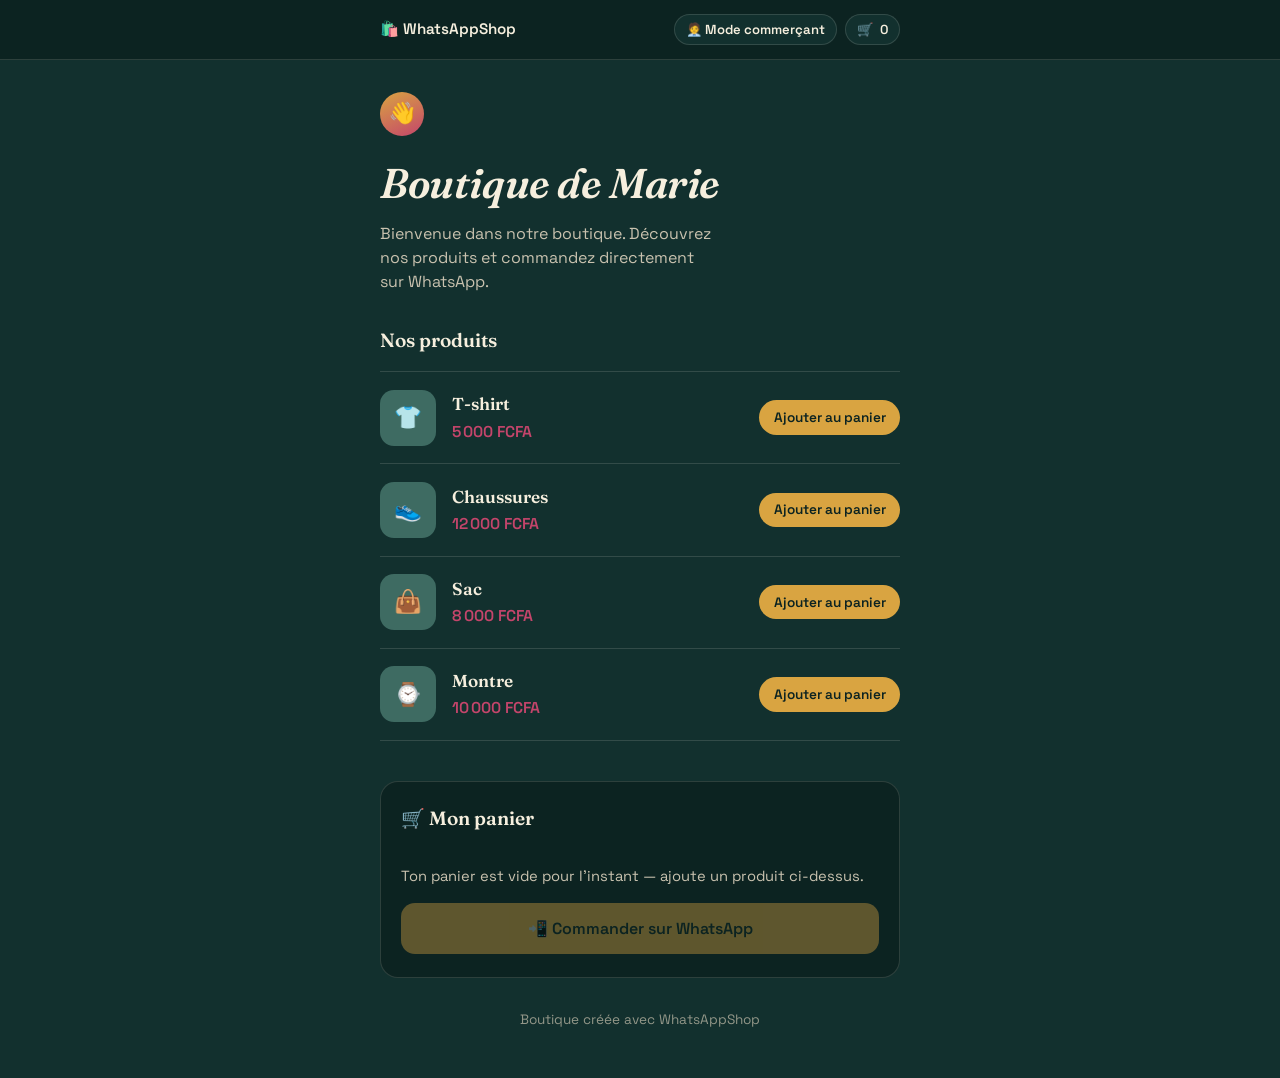
==== index.html @ cfcdf4f1 "Initialisation de whatsAppShop" ====
<!DOCTYPE html>
<html lang="fr">
<head>
<meta charset="UTF-8">
<meta name="viewport" content="width=device-width, initial-scale=1, viewport-fit=cover">
<title>Boutique de Marie</title>
<link rel="preconnect" href="https://fonts.googleapis.com">
<link rel="preconnect" href="https://fonts.gstatic.com" crossorigin>
<link href="https://fonts.googleapis.com/css2?family=Fraunces:ital,wght@0,600;1,500&family=Space+Grotesk:wght@400;500;600&display=swap" rel="stylesheet">
<link rel="stylesheet" href="style.css">
</head>
<body>
<div class="topbar">
  <div class="topbar-inner">
    <div class="brand">🛍️ WhatsAppShop</div>
    <div class="topbar-actions">
      <button class="mode-toggle" id="mode-toggle" onclick="toggleMode()">🧑‍💼 Mode commerçant</button>
      <button class="cart-pill" id="cart-pill" onclick="document.getElementById('cart-section').scrollIntoView({behavior:'smooth'})">🛒 <span id="cart-count">0</span></button>
    </div>
  </div>
</div>

<div class="wrap">
  <header>
    <div class="mark">👋</div>
    <h1 id="store-name">Boutique de Marie</h1>
    <p id="store-description">Bienvenue dans notre boutique. Découvrez nos produits et commandez directement sur WhatsApp.</p>
  </header>

  <div class="banner" id="mode-banner" style="display:none;">
  <strong>🧑‍💼 Mode commerçant</strong>
  <p>Configure ta boutique et gère tes produits.</p>

  <div class="store-settings">
    <h3>⚙️ Paramètres de la boutique</h3>
    <p>
  🆔 Identifiant de la boutique :
  <strong id="store-id"></strong>
</p>

<p>
  🔗 Lien de ma boutique :
  <strong id="store-link"></strong>
</p>

<button class="btn add-btn" onclick="copyStoreLink()">
  📋 Copier le lien
</button>

    <label for="store-name-input">Nom de la boutique</label>
    <input
      id="store-name-input"
      type="text"
      placeholder="Ex : Boutique de Marie"
    >

    <label for="store-whatsapp-input">Numéro WhatsApp</label>
    <input
      id="store-whatsapp-input"
      type="tel"
      placeholder="Ex : 229XXXXXXXX"
    >

    <label for="store-description-input">Description</label>
    <textarea
      id="store-description-input"
      placeholder="Présente ta boutique en quelques mots..."
    ></textarea>

    <button class="btn add-btn" onclick="saveStoreSettings()">
      💾 Enregistrer les paramètres
    </button>
  </div>
</div>

  <h3>Nos produits</h3>
  <div class="add-form" id="add-form" style="display:none;">
  <input
    class="f-emoji"
    id="new-emoji"
    maxlength="2"
    value="🛍️"
    title="Emoji du produit"
  >

  <input
    class="f-name"
    id="new-name"
    placeholder="Nom du produit"
  >

  <input
    class="f-price"
    id="new-price"
    type="number"
    placeholder="Prix (FCFA)"
  >

  <input
    class="f-image"
    id="new-image"
    type="file"
    accept="image/*"
  >

  <button class="btn add-btn" onclick="addProduct()">Ajouter</button>
</div>
  <div class="catalogue" id="catalogue"></div>

  <div id="cart-section">
    <h3>🛒 Mon panier</h3>
    <div id="cart-items"></div>
    <p class="cart-empty" id="cart-empty">Ton panier est vide pour l'instant — ajoute un produit ci-dessus.</p>
    <div class="cart-total" id="cart-total" style="display:none;">
      <span>Total</span><span id="cart-total-amount">0 FCFA</span>
    </div>
    <a class="order-btn disabled" id="order-btn" href="#" target="_blank" rel="noopener">📲 Commander sur WhatsApp</a>
  </div>

  <footer>Boutique créée avec WhatsAppShop</footer>
</div>

<div id="toast"></div>

<script src="script.js"></script>
</body>
</html>
---- style.css ----
:root {
  --bg: #12302E;
  --bg-deep: #0C2321;
  --line: rgba(246, 239, 222, 0.14);
  --ivory: #F6EFDE;
  --ivory-dim: #C9C2AF;
  --gold: #D9A441;
  --raspberry: #C4456B;
  padding-top: env(safe-area-inset-top, 0px);
  padding-bottom: env(safe-area-inset-bottom, 0px);
}

* {
  box-sizing: border-box;
}

html {
  scroll-padding-top: calc(env(safe-area-inset-top, 0px) + 64px);
}

html,
body {
  height: 100%;
}

body {
  margin: 0;
  background: var(--bg);
  color: var(--ivory);
  font-family: "Space Grotesk", ui-sans-serif, system-ui, sans-serif;
  line-height: 1.5;
  -webkit-font-smoothing: antialiased;
}

.topbar {
  position: sticky;
  top: 0;
  padding-top: env(safe-area-inset-top, 0px);
  background: var(--bg-deep);
  border-bottom: 1px solid var(--line);
  z-index: 10;
}

.topbar-inner {
  max-width: 560px;
  margin: 0 auto;
  display: flex;
  align-items: center;
  justify-content: space-between;
  gap: .6rem;
  padding: .85rem 1.25rem;
}

.brand {
  display: flex;
  align-items: center;
  gap: .5rem;
  font-weight: 600;
  font-size: .95rem;
}

.topbar-actions {
  display: flex;
  align-items: center;
  gap: .5rem;
}

.cart-pill,
.mode-toggle {
  display: flex;
  align-items: center;
  gap: .4rem;
  background: var(--bg);
  border: 1px solid var(--line);
  color: var(--ivory);
  padding: .4rem .7rem;
  border-radius: 999px;
  font-size: .82rem;
  font-weight: 600;
  cursor: pointer;
  font-family: inherit;
  white-space: nowrap;
}

.cart-pill.pulse {
  animation: pulse .4s ease;
}

@keyframes pulse {
  0% {
    transform: scale(1);
  }

  40% {
    transform: scale(1.18);
    background: var(--gold);
    color: var(--bg-deep);
  }

  100% {
    transform: scale(1);
  }
}

.wrap {
  max-width: 560px;
  margin: 0 auto;
  padding: 2rem 1.25rem 3rem;
}

header {
  margin-bottom: 2rem;
}

.mark {
  width: 44px;
  height: 44px;
  border-radius: 50%;
  background: linear-gradient(155deg, var(--gold), var(--raspberry));
  display: flex;
  align-items: center;
  justify-content: center;
  font-size: 1.3rem;
  margin-bottom: 1rem;
}

h1 {
  font-family: "Fraunces", Georgia, serif;
  font-style: italic;
  font-weight: 600;
  font-size: clamp(2rem, 7vw, 2.6rem);
  margin: 0 0 .5rem;
  letter-spacing: -0.01em;
}

header p {
  color: var(--ivory-dim);
  max-width: 34ch;
  margin: 0;
}

h3 {
  font-family: "Fraunces", Georgia, serif;
  font-weight: 600;
  font-size: 1.2rem;
  margin: 0 0 1rem;
}

.banner {
  background: rgba(217, 164, 65, .12);
  border: 1px solid rgba(217, 164, 65, .35);
  color: var(--ivory);
  padding: .85rem 1rem;
  border-radius: 12px;
  font-size: .88rem;
  margin-bottom: 1.4rem;
}

.catalogue {
  display: flex;
  flex-direction: column;
  margin-bottom: 2.5rem;
}

.product {
  display: flex;
  gap: 1rem;
  align-items: center;
  padding: 1.1rem 0;
  border-top: 1px solid var(--line);
  flex-wrap: wrap;
}

.catalogue .product:last-child {
  border-bottom: 1px solid var(--line);
}

.swatch {
  flex: none;
  width: 56px;
  height: 56px;
  border-radius: 14px;
  display: flex;
  align-items: center;
  justify-content: center;
  font-size: 1.4rem;
  background: #3E6B62;
}

.product-image {
  flex: none;
  width: 80px;
  height: 80px;
  border-radius: 14px;
  object-fit: cover;
  background: #3E6B62;
}

.details {
  flex: 1;
  min-width: 120px;
}

.details h2 {
  font-family: "Fraunces", Georgia, serif;
  font-weight: 600;
  font-size: 1.08rem;
  margin: 0 0 .2rem;
}

.details .price {
  color: var(--raspberry);
  font-weight: 600;
  font-size: .98rem;
}

.row-actions {
  display: flex;
  gap: .4rem;
  flex: none;
}

.btn {
  border: none;
  cursor: pointer;
  font-family: inherit;
  font-weight: 600;
  border-radius: 999px;
  white-space: nowrap;
}

.add-btn {
  background: var(--gold);
  color: var(--bg-deep);
  font-size: .85rem;
  padding: .55rem .9rem;
}

.icon-btn {
  background: var(--bg);
  border: 1px solid var(--line);
  color: var(--ivory);
  font-size: .85rem;
  padding: .5rem .65rem;
}

.icon-btn.danger {
  color: var(--raspberry);
}

.edit-form,
.add-form {
  display: flex;
  flex-wrap: wrap;
  gap: .5rem;
  width: 100%;
  align-items: center;
}

.edit-form input,
.add-form input {
  background: var(--bg);
  border: 1px solid var(--line);
  color: var(--ivory);
  border-radius: 8px;
  padding: .5rem .6rem;
  font-family: inherit;
  font-size: .9rem;
}

.edit-form input.f-name,
.add-form input.f-name {
  flex: 1;
  min-width: 100px;
}

.edit-form input.f-price,
.add-form input.f-price {
  width: 100px;
}

.edit-form input.f-emoji,
.add-form input.f-emoji {
  width: 52px;
  text-align: center;
}

.add-form {
  background: var(--bg-deep);
  border: 1px solid var(--line);
  border-radius: 14px;
  padding: 1rem;
  margin-bottom: 1.2rem;
}

#cart-section {
  background: var(--bg-deep);
  border: 1px solid var(--line);
  border-radius: 18px;
  padding: 1.4rem 1.25rem;
  scroll-margin-top: 80px;
}

#cart-section.hidden {
  display: none;
}

#cart-items {
  display: flex;
  flex-direction: column;
  gap: .6rem;
  margin-bottom: 1rem;
}

.cart-empty {
  color: var(--ivory-dim);
  font-size: .92rem;
  margin: 0 0 1rem;
}

.cart-line {
  display: flex;
  align-items: center;
  gap: .6rem;
  font-size: .92rem;
}

.cart-line .name {
  flex: 1;
  min-width: 0;
}

.cart-line .qty {
  color: var(--ivory-dim);
}

.cart-line .sub {
  color: var(--gold);
  font-weight: 600;
  white-space: nowrap;
}

.cart-line .rm {
  background: none;
  border: none;
  color: var(--ivory-dim);
  cursor: pointer;
  font-size: 1.1rem;
  line-height: 1;
  padding: .1rem .3rem;
}

.cart-total {
  display: flex;
  justify-content: space-between;
  font-weight: 600;
  padding-top: .8rem;
  border-top: 1px solid var(--line);
  margin-bottom: 1.1rem;
}

.order-btn {
  display: flex;
  align-items: center;
  justify-content: center;
  gap: .5rem;
  background: var(--gold);
  color: var(--bg-deep);
  text-decoration: none;
  font-weight: 600;
  font-size: 1rem;
  padding: .85rem 1rem;
  border-radius: 14px;
  transition: opacity .15s;
}

.order-btn.disabled {
  opacity: .4;
  pointer-events: none;
}

footer {
  margin-top: 2rem;
  color: var(--ivory-dim);
  font-size: .85rem;
  text-align: center;
  opacity: .7;
}

#toast {
  position: fixed;
  left: 50%;
  bottom: 1.5rem;
  transform: translate(-50%, 20px);
  background: var(--ivory);
  color: var(--bg-deep);
  padding: .7rem 1.1rem;
  border-radius: 999px;
  font-size: .88rem;
  font-weight: 600;
  opacity: 0;
  transition: opacity .2s, transform .2s;
  pointer-events: none;
  box-shadow: 0 8px 24px rgba(0, 0, 0, .35);
  max-width: 80vw;
  text-align: center;
}

#toast.show {
  opacity: 1;
  transform: translate(-50%, 0);
}
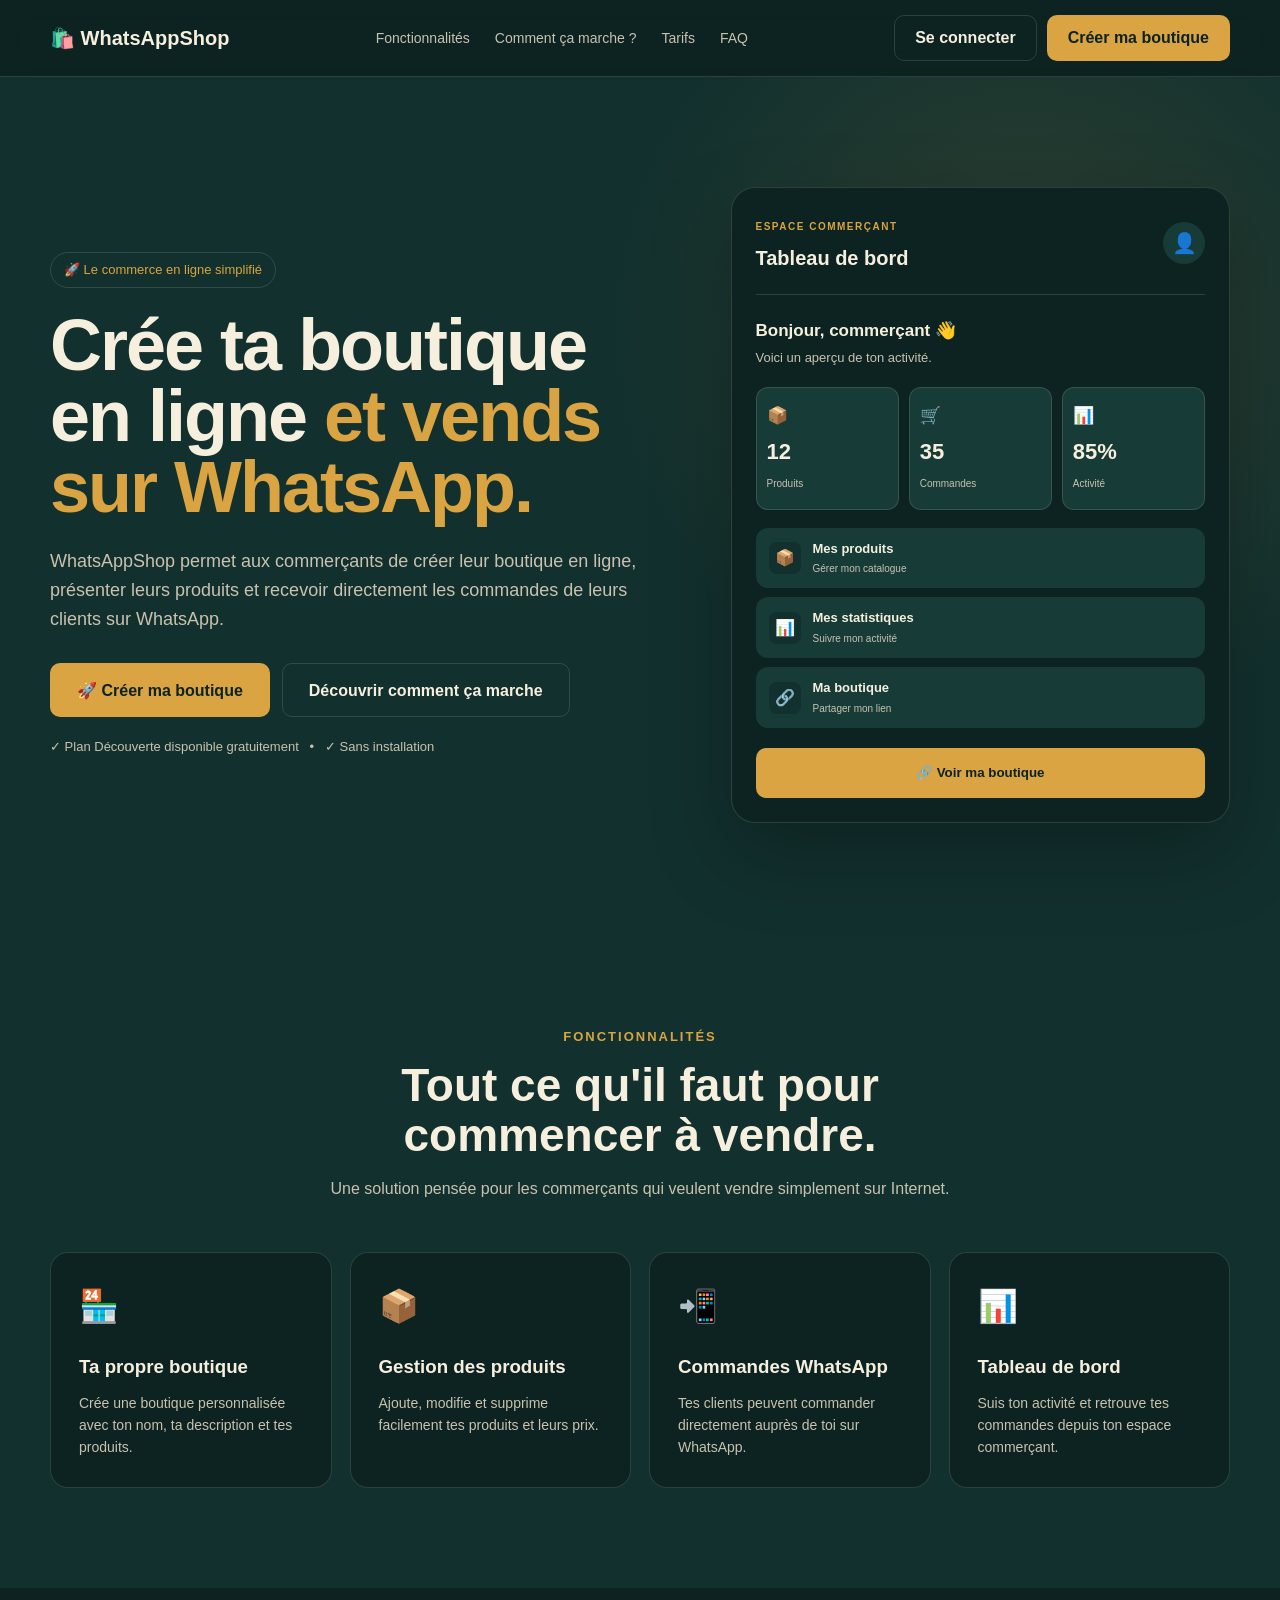
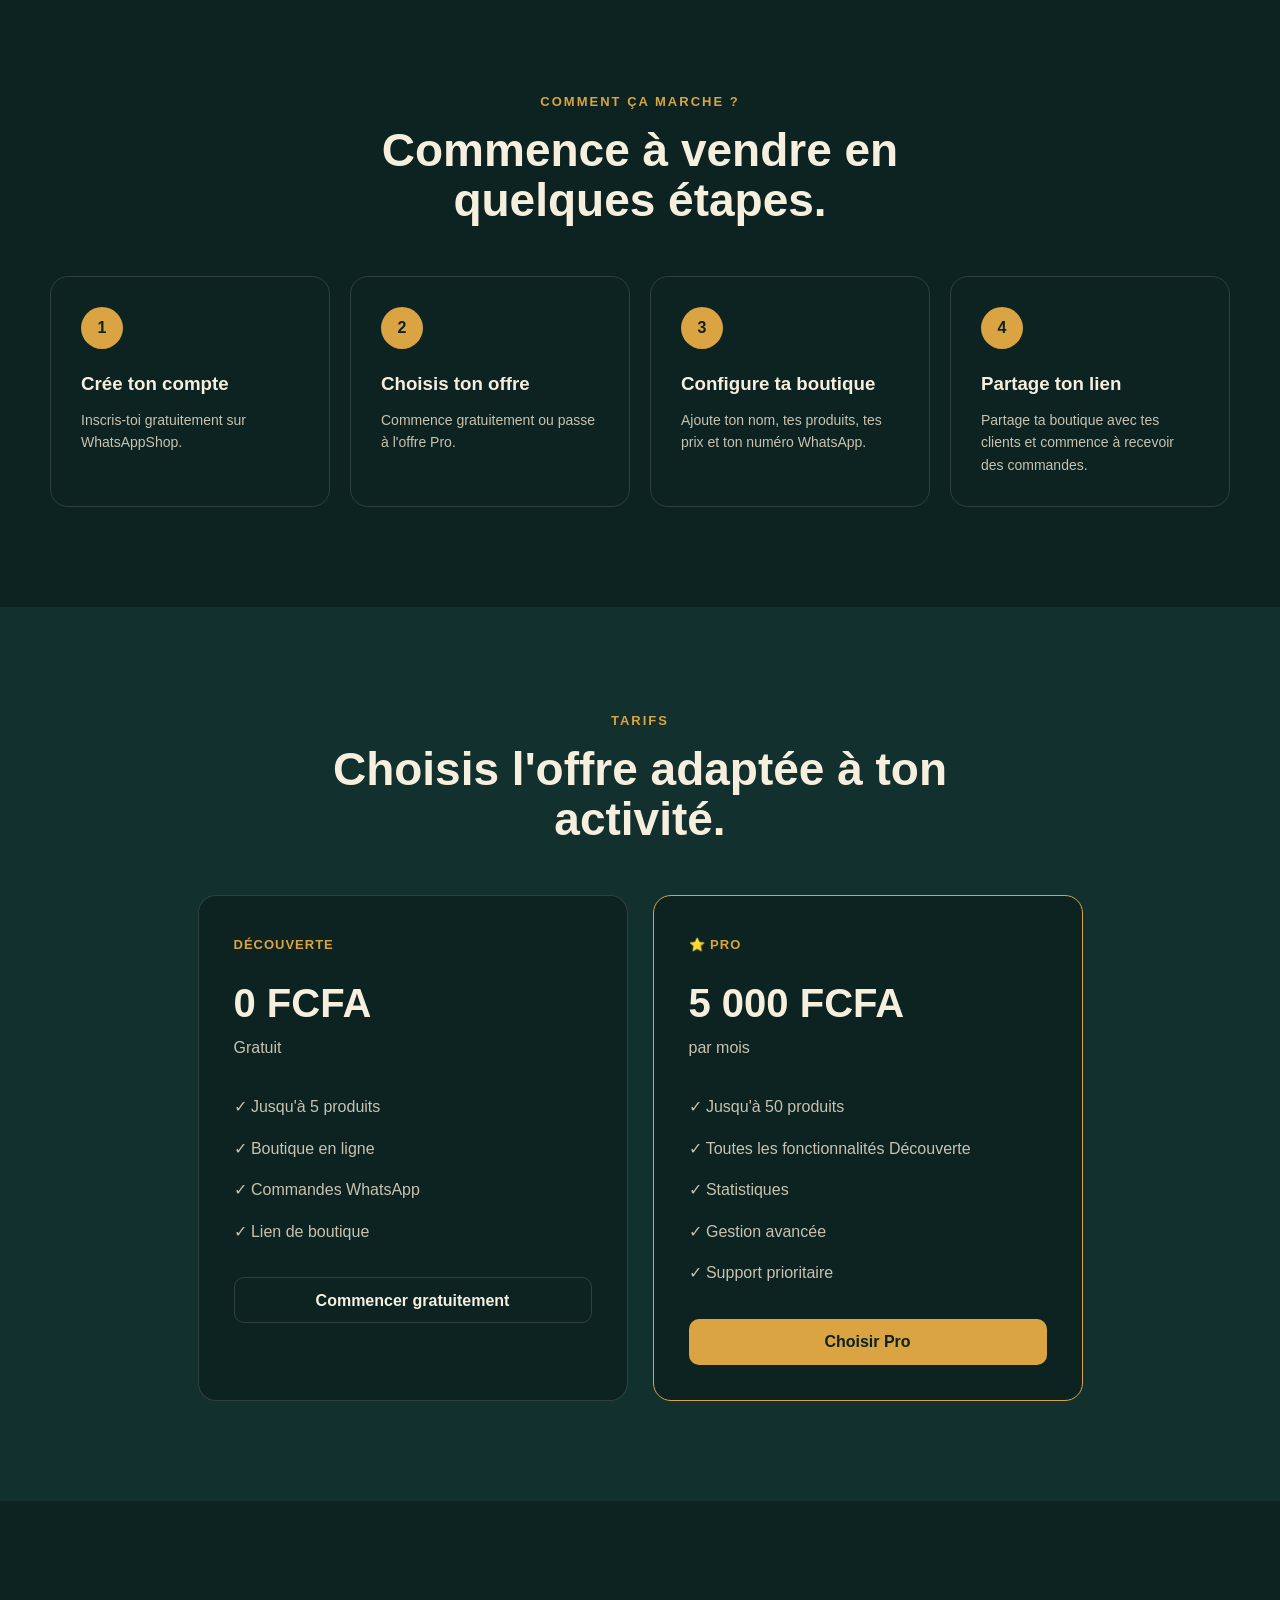
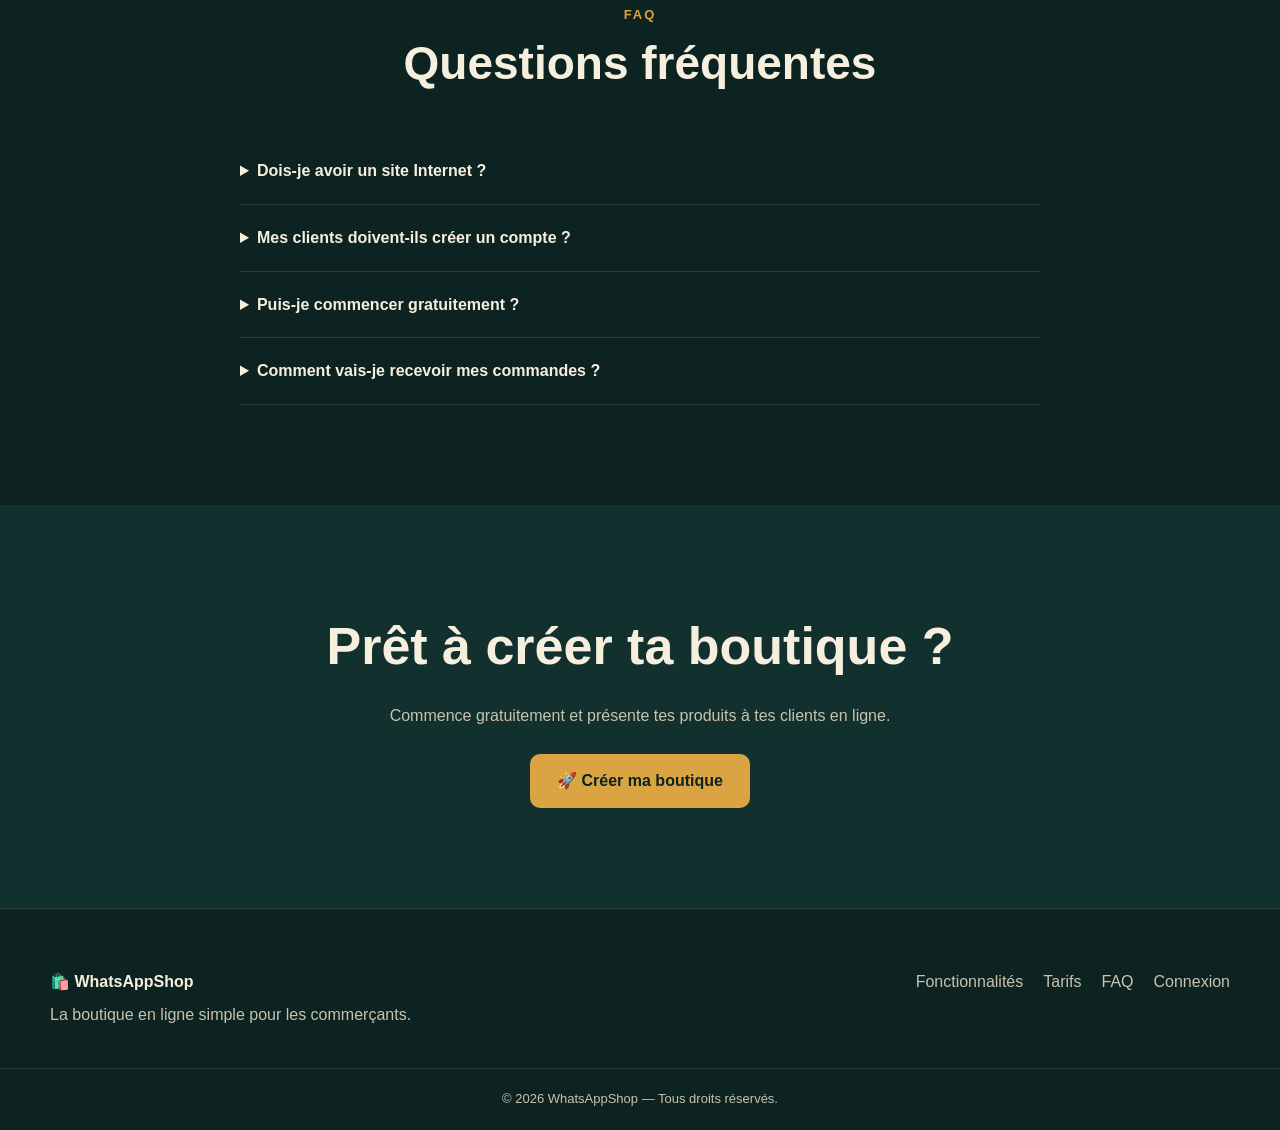
==== commit 07113ab6: "Ajout de la plateforme WhatsAppShop et authentification Supabase" ====
--- a/index.html
+++ b/index.html
@@ -1,127 +1,581 @@
-<!DOCTYPE html>
+﻿<!DOCTYPE html>
 <html lang="fr">
 <head>
-<meta charset="UTF-8">
-<meta name="viewport" content="width=device-width, initial-scale=1, viewport-fit=cover">
-<title>Boutique de Marie</title>
-<link rel="preconnect" href="https://fonts.googleapis.com">
-<link rel="preconnect" href="https://fonts.gstatic.com" crossorigin>
-<link href="https://fonts.googleapis.com/css2?family=Fraunces:ital,wght@0,600;1,500&family=Space+Grotesk:wght@400;500;600&display=swap" rel="stylesheet">
-<link rel="stylesheet" href="style.css">
+    <meta charset="UTF-8">
+    <meta name="viewport" content="width=device-width, initial-scale=1.0">
+
+    <title>WhatsAppShop — Crée ta boutique en ligne</title>
+
+    <meta
+        name="description"
+        content="WhatsAppShop permet aux commerçants de créer facilement leur boutique en ligne et de recevoir leurs commandes sur WhatsApp."
+    >
+
+    <link rel="stylesheet" href="css/global.css">
+    <link rel="stylesheet" href="css/landing.css">
 </head>
+
 <body>
-<div class="topbar">
-  <div class="topbar-inner">
-    <div class="brand">🛍️ WhatsAppShop</div>
-    <div class="topbar-actions">
-      <button class="mode-toggle" id="mode-toggle" onclick="toggleMode()">🧑‍💼 Mode commerçant</button>
-      <button class="cart-pill" id="cart-pill" onclick="document.getElementById('cart-section').scrollIntoView({behavior:'smooth'})">🛒 <span id="cart-count">0</span></button>
-    </div>
-  </div>
-</div>
-
-<div class="wrap">
-  <header>
-    <div class="mark">👋</div>
-    <h1 id="store-name">Boutique de Marie</h1>
-    <p id="store-description">Bienvenue dans notre boutique. Découvrez nos produits et commandez directement sur WhatsApp.</p>
-  </header>
-
-  <div class="banner" id="mode-banner" style="display:none;">
-  <strong>🧑‍💼 Mode commerçant</strong>
-  <p>Configure ta boutique et gère tes produits.</p>
-
-  <div class="store-settings">
-    <h3>⚙️ Paramètres de la boutique</h3>
-    <p>
-  🆔 Identifiant de la boutique :
-  <strong id="store-id"></strong>
-</p>
-
-<p>
-  🔗 Lien de ma boutique :
-  <strong id="store-link"></strong>
-</p>
-
-<button class="btn add-btn" onclick="copyStoreLink()">
-  📋 Copier le lien
-</button>
-
-    <label for="store-name-input">Nom de la boutique</label>
-    <input
-      id="store-name-input"
-      type="text"
-      placeholder="Ex : Boutique de Marie"
-    >
-
-    <label for="store-whatsapp-input">Numéro WhatsApp</label>
-    <input
-      id="store-whatsapp-input"
-      type="tel"
-      placeholder="Ex : 229XXXXXXXX"
-    >
-
-    <label for="store-description-input">Description</label>
-    <textarea
-      id="store-description-input"
-      placeholder="Présente ta boutique en quelques mots..."
-    ></textarea>
-
-    <button class="btn add-btn" onclick="saveStoreSettings()">
-      💾 Enregistrer les paramètres
-    </button>
-  </div>
-</div>
-
-  <h3>Nos produits</h3>
-  <div class="add-form" id="add-form" style="display:none;">
-  <input
-    class="f-emoji"
-    id="new-emoji"
-    maxlength="2"
-    value="🛍️"
-    title="Emoji du produit"
-  >
-
-  <input
-    class="f-name"
-    id="new-name"
-    placeholder="Nom du produit"
-  >
-
-  <input
-    class="f-price"
-    id="new-price"
-    type="number"
-    placeholder="Prix (FCFA)"
-  >
-
-  <input
-    class="f-image"
-    id="new-image"
-    type="file"
-    accept="image/*"
-  >
-
-  <button class="btn add-btn" onclick="addProduct()">Ajouter</button>
-</div>
-  <div class="catalogue" id="catalogue"></div>
-
-  <div id="cart-section">
-    <h3>🛒 Mon panier</h3>
-    <div id="cart-items"></div>
-    <p class="cart-empty" id="cart-empty">Ton panier est vide pour l'instant — ajoute un produit ci-dessus.</p>
-    <div class="cart-total" id="cart-total" style="display:none;">
-      <span>Total</span><span id="cart-total-amount">0 FCFA</span>
-    </div>
-    <a class="order-btn disabled" id="order-btn" href="#" target="_blank" rel="noopener">📲 Commander sur WhatsApp</a>
-  </div>
-
-  <footer>Boutique créée avec WhatsAppShop</footer>
-</div>
-
-<div id="toast"></div>
-
-<script src="script.js"></script>
+
+    <!-- =========================
+         NAVIGATION
+    ========================== -->
+
+    <header class="navbar">
+        <div class="container navbar-content">
+
+            <a href="index.html" class="logo">
+                🛍️ WhatsAppShop
+            </a>
+
+            <nav class="nav-links">
+                <a href="#fonctionnalites">Fonctionnalités</a>
+                <a href="#comment-ca-marche">Comment ça marche ?</a>
+                <a href="#tarifs">Tarifs</a>
+                <a href="#faq">FAQ</a>
+            </nav>
+
+            <div class="nav-actions">
+                <a href="pages/login.html" class="btn btn-secondary">
+                    Se connecter
+                </a>
+
+                <a href="pages/register.html" class="btn btn-primary">
+                    Créer ma boutique
+                </a>
+            </div>
+
+        </div>
+    </header>
+
+
+    <main>
+
+        <!-- =========================
+             HERO
+        ========================== -->
+
+        <section class="hero">
+
+            <div class="container hero-content">
+
+                <div class="hero-text">
+
+                    <span class="badge">
+                        🚀 Le commerce en ligne simplifié
+                    </span>
+
+                    <h1>
+                        Crée ta boutique en ligne
+                        <span>et vends sur WhatsApp.</span>
+                    </h1>
+
+                    <p>
+                        WhatsAppShop permet aux commerçants de créer leur
+                        boutique en ligne, présenter leurs produits et
+                        recevoir directement les commandes de leurs clients
+                        sur WhatsApp.
+                    </p>
+
+                    <div class="hero-actions">
+
+                        <a href="pages/register.html" class="btn btn-primary btn-large">
+                            🚀 Créer ma boutique
+                        </a>
+
+                        <a href="#comment-ca-marche" class="btn btn-secondary btn-large">
+                            Découvrir comment ça marche
+                        </a>
+
+                    </div>
+
+                    <div class="hero-note">
+                        ✓ Plan Découverte disponible gratuitement
+                        &nbsp; • &nbsp;
+                        ✓ Sans installation
+                    </div>
+
+                </div>
+
+
+                <div class="hero-card">
+
+                    <div class="dashboard-preview-header">
+
+                        <div>
+                            <span class="preview-label">ESPACE COMMERÇANT</span>
+                            <strong>Tableau de bord</strong>
+                        </div>
+
+                        <span class="preview-avatar">👤</span>
+
+                    </div>
+
+
+                    <div class="dashboard-preview-greeting">
+
+                        <strong>Bonjour, commerçant 👋</strong>
+
+                        <p>
+                            Voici un aperçu de ton activité.
+                        </p>
+
+                    </div>
+
+
+                    <div class="dashboard-preview-stats">
+
+                        <div class="preview-stat">
+                            <span>📦</span>
+                            <strong>12</strong>
+                            <small>Produits</small>
+                        </div>
+
+                        <div class="preview-stat">
+                            <span>🛒</span>
+                            <strong>35</strong>
+                            <small>Commandes</small>
+                        </div>
+
+                        <div class="preview-stat">
+                            <span>📊</span>
+                            <strong>85%</strong>
+                            <small>Activité</small>
+                        </div>
+
+                    </div>
+
+
+                    <div class="dashboard-preview-menu">
+
+                        <div>
+                            <span>📦</span>
+
+                            <div>
+                                <strong>Mes produits</strong>
+                                <small>Gérer mon catalogue</small>
+                            </div>
+                        </div>
+
+
+                        <div>
+                            <span>📊</span>
+
+                            <div>
+                                <strong>Mes statistiques</strong>
+                                <small>Suivre mon activité</small>
+                            </div>
+                        </div>
+
+
+                        <div>
+                            <span>🔗</span>
+
+                            <div>
+                                <strong>Ma boutique</strong>
+                                <small>Partager mon lien</small>
+                            </div>
+                        </div>
+
+                    </div>
+
+
+                    <button class="mockup-button">
+                        🔗 Voir ma boutique
+                    </button>
+
+                </div>
+
+            </div>
+
+        </section>
+
+
+        <!-- =========================
+             FONCTIONNALITÉS
+        ========================== -->
+
+        <section id="fonctionnalites" class="section">
+
+            <div class="container">
+
+                <div class="section-heading">
+
+                    <span class="section-label">
+                        FONCTIONNALITÉS
+                    </span>
+
+                    <h2>
+                        Tout ce qu'il faut pour commencer à vendre.
+                    </h2>
+
+                    <p>
+                        Une solution pensée pour les commerçants qui
+                        veulent vendre simplement sur Internet.
+                    </p>
+
+                </div>
+
+
+                <div class="features-grid">
+
+                    <article class="feature-card">
+                        <div class="feature-icon">🏪</div>
+                        <h3>Ta propre boutique</h3>
+                        <p>
+                            Crée une boutique personnalisée avec ton nom,
+                            ta description et tes produits.
+                        </p>
+                    </article>
+
+
+                    <article class="feature-card">
+                        <div class="feature-icon">📦</div>
+                        <h3>Gestion des produits</h3>
+                        <p>
+                            Ajoute, modifie et supprime facilement tes
+                            produits et leurs prix.
+                        </p>
+                    </article>
+
+
+                    <article class="feature-card">
+                        <div class="feature-icon">📲</div>
+                        <h3>Commandes WhatsApp</h3>
+                        <p>
+                            Tes clients peuvent commander directement
+                            auprès de toi sur WhatsApp.
+                        </p>
+                    </article>
+
+
+                    <article class="feature-card">
+                        <div class="feature-icon">📊</div>
+                        <h3>Tableau de bord</h3>
+                        <p>
+                            Suis ton activité et retrouve tes commandes
+                            depuis ton espace commerçant.
+                        </p>
+                    </article>
+
+                </div>
+
+            </div>
+
+        </section>
+
+
+        <!-- =========================
+             COMMENT ÇA MARCHE
+        ========================== -->
+
+        <section id="comment-ca-marche" class="section section-alt">
+
+            <div class="container">
+
+                <div class="section-heading">
+
+                    <span class="section-label">
+                        COMMENT ÇA MARCHE ?
+                    </span>
+
+                    <h2>
+                        Commence à vendre en quelques étapes.
+                    </h2>
+
+                </div>
+
+
+                <div class="steps-grid">
+
+                    <article class="step-card">
+
+                        <span class="step-number">1</span>
+
+                        <h3>Crée ton compte</h3>
+
+                        <p>
+                            Inscris-toi gratuitement sur WhatsAppShop.
+                        </p>
+
+                    </article>
+
+
+                    <article class="step-card">
+
+                        <span class="step-number">2</span>
+
+                        <h3>Choisis ton offre</h3>
+
+                        <p>
+                            Commence gratuitement ou passe à l'offre Pro.
+                        </p>
+
+                    </article>
+
+
+                    <article class="step-card">
+
+                        <span class="step-number">3</span>
+
+                        <h3>Configure ta boutique</h3>
+
+                        <p>
+                            Ajoute ton nom, tes produits, tes prix et
+                            ton numéro WhatsApp.
+                        </p>
+
+                    </article>
+
+
+                    <article class="step-card">
+
+                        <span class="step-number">4</span>
+
+                        <h3>Partage ton lien</h3>
+
+                        <p>
+                            Partage ta boutique avec tes clients et
+                            commence à recevoir des commandes.
+                        </p>
+
+                    </article>
+
+                </div>
+
+            </div>
+
+        </section>
+
+
+        <!-- =========================
+             TARIFS
+        ========================== -->
+
+        <section id="tarifs" class="section">
+
+            <div class="container">
+
+                <div class="section-heading">
+
+                    <span class="section-label">
+                        TARIFS
+                    </span>
+
+                    <h2>
+                        Choisis l'offre adaptée à ton activité.
+                    </h2>
+
+                </div>
+
+
+                <div class="pricing-grid">
+
+                    <article class="pricing-card">
+
+                        <span class="pricing-label">
+                            DÉCOUVERTE
+                        </span>
+
+                        <h3>0 FCFA</h3>
+
+                        <p class="pricing-period">
+                            Gratuit
+                        </p>
+
+                        <ul>
+                            <li>✓ Jusqu'à 5 produits</li>
+                            <li>✓ Boutique en ligne</li>
+                            <li>✓ Commandes WhatsApp</li>
+                            <li>✓ Lien de boutique</li>
+                        </ul>
+
+                        <a
+                            href="pages/register.html"
+                            class="btn btn-secondary btn-full"
+                        >
+                            Commencer gratuitement
+                        </a>
+
+                    </article>
+
+
+                    <article class="pricing-card pricing-featured">
+
+                        <span class="pricing-label">
+                            ⭐ PRO
+                        </span>
+
+                        <h3>5 000 FCFA</h3>
+
+                        <p class="pricing-period">
+                            par mois
+                        </p>
+
+                        <ul>
+                            <li>✓ Jusqu'à 50 produits</li>
+                            <li>✓ Toutes les fonctionnalités Découverte</li>
+                            <li>✓ Statistiques</li>
+                            <li>✓ Gestion avancée</li>
+                            <li>✓ Support prioritaire</li>
+                        </ul>
+
+                        <a
+                            href="pages/register.html"
+                            class="btn btn-primary btn-full"
+                        >
+                            Choisir Pro
+                        </a>
+
+                    </article>
+
+                </div>
+
+            </div>
+
+        </section>
+
+
+        <!-- =========================
+             FAQ
+        ========================== -->
+
+        <section id="faq" class="section section-alt">
+
+            <div class="container">
+
+                <div class="section-heading">
+
+                    <span class="section-label">
+                        FAQ
+                    </span>
+
+                    <h2>
+                        Questions fréquentes
+                    </h2>
+
+                </div>
+
+
+                <div class="faq-list">
+
+                    <details>
+                        <summary>
+                            Dois-je avoir un site Internet ?
+                        </summary>
+
+                        <p>
+                            Non. WhatsAppShop te permet de créer ta boutique
+                            directement depuis la plateforme.
+                        </p>
+                    </details>
+
+
+                    <details>
+                        <summary>
+                            Mes clients doivent-ils créer un compte ?
+                        </summary>
+
+                        <p>
+                            Non. Le client peut consulter ta boutique,
+                            choisir ses produits et commander directement
+                            via WhatsApp.
+                        </p>
+                    </details>
+
+
+                    <details>
+                        <summary>
+                            Puis-je commencer gratuitement ?
+                        </summary>
+
+                        <p>
+                            Oui. L'offre Découverte permet de commencer
+                            gratuitement avec jusqu'à 5 produits.
+                        </p>
+                    </details>
+
+
+                    <details>
+                        <summary>
+                            Comment vais-je recevoir mes commandes ?
+                        </summary>
+
+                        <p>
+                            Les commandes peuvent être envoyées directement
+                            vers ton numéro WhatsApp.
+                        </p>
+                    </details>
+
+                </div>
+
+            </div>
+
+        </section>
+
+
+        <!-- =========================
+             CTA
+        ========================== -->
+
+        <section class="cta-section">
+
+            <div class="container cta-content">
+
+                <h2>
+                    Prêt à créer ta boutique ?
+                </h2>
+
+                <p>
+                    Commence gratuitement et présente tes produits
+                    à tes clients en ligne.
+                </p>
+
+                <a
+                    href="pages/register.html"
+                    class="btn btn-primary btn-large"
+                >
+                    🚀 Créer ma boutique
+                </a>
+
+            </div>
+
+        </section>
+
+    </main>
+
+
+    <!-- =========================
+         FOOTER
+    ========================== -->
+
+    <footer class="footer">
+
+        <div class="container footer-content">
+
+            <div>
+                <strong>🛍️ WhatsAppShop</strong>
+
+                <p>
+                    La boutique en ligne simple pour les commerçants.
+                </p>
+            </div>
+
+            <div class="footer-links">
+                <a href="#fonctionnalites">Fonctionnalités</a>
+                <a href="#tarifs">Tarifs</a>
+                <a href="#faq">FAQ</a>
+                <a href="pages/login.html">Connexion</a>
+            </div>
+
+        </div>
+
+        <div class="footer-bottom">
+            © 2026 WhatsAppShop — Tous droits réservés.
+        </div>
+
+    </footer>
+
 </body>
 </html>
+
--- a/css/global.css
+++ b/css/global.css
@@ -0,0 +1,129 @@
+﻿:root {
+    --bg: #12302E;
+    --bg-deep: #0C2321;
+    --bg-soft: #173B37;
+
+    --ivory: #F6EFDE;
+    --ivory-dim: #C9C2AF;
+
+    --gold: #D9A441;
+    --raspberry: #C4456B;
+
+    --line: rgba(246, 239, 222, 0.14);
+
+    --radius: 18px;
+    --container: 1180px;
+}
+
+* {
+    box-sizing: border-box;
+    margin: 0;
+    padding: 0;
+}
+
+html {
+    scroll-behavior: smooth;
+}
+
+body {
+    font-family: Arial, sans-serif;
+    background: var(--bg);
+    color: var(--ivory);
+    line-height: 1.6;
+}
+
+a {
+    color: inherit;
+    text-decoration: none;
+}
+
+.container {
+    width: min(1180px, calc(100% - 40px));
+    margin: 0 auto;
+}
+
+.btn {
+    display: inline-flex;
+    align-items: center;
+    justify-content: center;
+    min-height: 46px;
+    padding: 0 20px;
+    border-radius: 10px;
+    border: 1px solid transparent;
+    font-weight: 600;
+    cursor: pointer;
+    transition: 0.2s ease;
+}
+
+.btn-primary {
+    background: var(--gold);
+    color: var(--bg-deep);
+}
+
+.btn-primary:hover {
+    transform: translateY(-2px);
+    filter: brightness(1.08);
+}
+
+.btn-secondary {
+    border-color: var(--line);
+    background: transparent;
+    color: var(--ivory);
+}
+
+.btn-secondary:hover {
+    background: var(--bg-soft);
+}
+
+.btn-large {
+    min-height: 54px;
+    padding: 0 26px;
+}
+
+.btn-full {
+    width: 100%;
+}
+
+.section {
+    padding: 100px 0;
+}
+
+.section-alt {
+    background: var(--bg-deep);
+}
+
+.section-heading {
+    max-width: 700px;
+    margin: 0 auto 50px;
+    text-align: center;
+}
+
+.section-label {
+    display: inline-block;
+    margin-bottom: 12px;
+    color: var(--gold);
+    font-size: 13px;
+    font-weight: 700;
+    letter-spacing: 2px;
+}
+
+.section-heading h2 {
+    margin-bottom: 15px;
+    font-size: clamp(30px, 5vw, 46px);
+    line-height: 1.1;
+}
+
+.section-heading p {
+    color: var(--ivory-dim);
+}
+
+@media (max-width: 800px) {
+
+    .container {
+        width: min(100% - 28px, var(--container));
+    }
+
+    .section {
+        padding: 70px 0;
+    }
+}
--- a/css/landing.css
+++ b/css/landing.css
@@ -0,0 +1,550 @@
+﻿/* NAVBAR */
+
+.navbar {
+    position: sticky;
+    top: 0;
+    z-index: 100;
+    background: rgba(12, 35, 33, 0.94);
+    border-bottom: 1px solid var(--line);
+    backdrop-filter: blur(12px);
+}
+
+.navbar-content {
+    min-height: 76px;
+    display: flex;
+    align-items: center;
+    justify-content: space-between;
+    gap: 25px;
+}
+
+.logo {
+    font-size: 20px;
+    font-weight: 700;
+    white-space: nowrap;
+}
+
+.nav-links {
+    display: flex;
+    gap: 25px;
+    color: var(--ivory-dim);
+    font-size: 14px;
+}
+
+.nav-links a:hover {
+    color: var(--ivory);
+}
+
+.nav-actions {
+    display: flex;
+    gap: 10px;
+}
+
+
+/* HERO */
+
+.hero {
+    padding: 110px 0 100px;
+    background:
+        radial-gradient(circle at 80% 30%, rgba(217, 164, 65, 0.14), transparent 35%),
+        var(--bg);
+}
+
+.hero-content {
+    display: grid;
+    grid-template-columns: 1.1fr 0.9fr;
+    align-items: center;
+    gap: 70px;
+}
+
+.badge {
+    display: inline-block;
+    margin-bottom: 22px;
+    padding: 7px 13px;
+    border: 1px solid var(--line);
+    border-radius: 30px;
+    color: var(--gold);
+    font-size: 13px;
+}
+
+.hero h1 {
+    max-width: 700px;
+    margin-bottom: 25px;
+    font-size: clamp(42px, 6vw, 72px);
+    line-height: 0.98;
+    letter-spacing: -2px;
+}
+
+.hero h1 span {
+    color: var(--gold);
+}
+
+.hero-text > p {
+    max-width: 650px;
+    margin-bottom: 30px;
+    color: var(--ivory-dim);
+    font-size: 18px;
+}
+
+.hero-actions {
+    display: flex;
+    flex-wrap: wrap;
+    gap: 12px;
+}
+
+.hero-note {
+    margin-top: 20px;
+    color: var(--ivory-dim);
+    font-size: 13px;
+}
+
+
+/* MOCKUP */
+
+.hero-card {
+    padding: 24px;
+    border: 1px solid var(--line);
+    border-radius: 24px;
+    background: var(--bg-deep);
+    box-shadow: 0 30px 80px rgba(0, 0, 0, 0.25);
+}
+
+.mockup-header {
+    display: flex;
+    align-items: center;
+    gap: 12px;
+    padding-bottom: 20px;
+    border-bottom: 1px solid var(--line);
+}
+
+.mockup-header span {
+    font-size: 25px;
+}
+
+.mockup-product {
+    display: flex;
+    align-items: center;
+    gap: 15px;
+    margin-top: 18px;
+    padding: 14px;
+    border-radius: 14px;
+    background: var(--bg-soft);
+}
+
+.mockup-product p {
+    margin-top: 3px;
+    color: var(--gold);
+    font-weight: 600;
+}
+
+.mockup-image {
+    width: 60px;
+    height: 60px;
+    display: grid;
+    place-items: center;
+    border-radius: 12px;
+    background: #3E6B62;
+    font-size: 28px;
+}
+
+.mockup-button {
+    width: 100%;
+    margin-top: 20px;
+    min-height: 50px;
+    border: 0;
+    border-radius: 10px;
+    background: var(--gold);
+    color: var(--bg-deep);
+    font-weight: 700;
+}
+
+
+/* FEATURES */
+
+.features-grid {
+    display: grid;
+    grid-template-columns: repeat(4, 1fr);
+    gap: 18px;
+}
+
+.feature-card {
+    padding: 28px;
+    border: 1px solid var(--line);
+    border-radius: var(--radius);
+    background: var(--bg-deep);
+}
+
+.feature-icon {
+    margin-bottom: 20px;
+    font-size: 32px;
+}
+
+.feature-card h3 {
+    margin-bottom: 10px;
+}
+
+.feature-card p {
+    color: var(--ivory-dim);
+    font-size: 14px;
+}
+
+
+/* STEPS */
+
+.steps-grid {
+    display: grid;
+    grid-template-columns: repeat(4, 1fr);
+    gap: 20px;
+}
+
+.step-card {
+    position: relative;
+    padding: 30px;
+    border: 1px solid var(--line);
+    border-radius: var(--radius);
+}
+
+.step-number {
+    display: grid;
+    place-items: center;
+    width: 42px;
+    height: 42px;
+    margin-bottom: 20px;
+    border-radius: 50%;
+    background: var(--gold);
+    color: var(--bg-deep);
+    font-weight: 800;
+}
+
+.step-card h3 {
+    margin-bottom: 10px;
+}
+
+.step-card p {
+    color: var(--ivory-dim);
+    font-size: 14px;
+}
+
+
+/* PRICING */
+
+.pricing-grid {
+    display: grid;
+    grid-template-columns: repeat(2, minmax(280px, 430px));
+    justify-content: center;
+    gap: 25px;
+}
+
+.pricing-card {
+    padding: 35px;
+    border: 1px solid var(--line);
+    border-radius: var(--radius);
+    background: var(--bg-deep);
+}
+
+.pricing-featured {
+    border-color: var(--gold);
+}
+
+.pricing-label {
+    color: var(--gold);
+    font-size: 13px;
+    font-weight: 700;
+    letter-spacing: 1px;
+}
+
+.pricing-card h3 {
+    margin-top: 15px;
+    font-size: 40px;
+}
+
+.pricing-period {
+    color: var(--ivory-dim);
+}
+
+.pricing-card ul {
+    margin: 25px 0;
+    list-style: none;
+}
+
+.pricing-card li {
+    padding: 8px 0;
+    color: var(--ivory-dim);
+}
+
+
+/* FAQ */
+
+.faq-list {
+    max-width: 800px;
+    margin: auto;
+}
+
+.faq-list details {
+    padding: 20px 0;
+    border-bottom: 1px solid var(--line);
+}
+
+.faq-list summary {
+    cursor: pointer;
+    font-weight: 600;
+}
+
+.faq-list p {
+    margin-top: 12px;
+    color: var(--ivory-dim);
+}
+
+
+/* CTA */
+
+.cta-section {
+    padding: 100px 0;
+    background: var(--bg);
+}
+
+.cta-content {
+    text-align: center;
+}
+
+.cta-content h2 {
+    margin-bottom: 15px;
+    font-size: clamp(32px, 5vw, 52px);
+}
+
+.cta-content p {
+    margin-bottom: 25px;
+    color: var(--ivory-dim);
+}
+
+
+/* FOOTER */
+
+.footer {
+    padding-top: 60px;
+    background: var(--bg-deep);
+    border-top: 1px solid var(--line);
+}
+
+.footer-content {
+    display: flex;
+    justify-content: space-between;
+    gap: 40px;
+    padding-bottom: 40px;
+}
+
+.footer-content p {
+    margin-top: 8px;
+    color: var(--ivory-dim);
+}
+
+.footer-links {
+    display: flex;
+    flex-wrap: wrap;
+    gap: 20px;
+    color: var(--ivory-dim);
+}
+
+.footer-links a:hover {
+    color: var(--ivory);
+}
+
+.footer-bottom {
+    padding: 20px;
+    border-top: 1px solid var(--line);
+    text-align: center;
+    color: var(--ivory-dim);
+    font-size: 13px;
+}
+
+
+/* RESPONSIVE */
+
+@media (max-width: 1000px) {
+
+    .nav-links {
+        display: none;
+    }
+
+    .hero-content {
+        grid-template-columns: 1fr;
+        gap: 50px;
+    }
+
+    .features-grid,
+    .steps-grid {
+        grid-template-columns: repeat(2, 1fr);
+    }
+}
+
+@media (max-width: 650px) {
+
+    .navbar-content {
+        min-height: 68px;
+    }
+
+    .nav-actions .btn-secondary {
+        display: none;
+    }
+
+    .nav-actions .btn-primary {
+        min-height: 40px;
+        padding: 0 14px;
+        font-size: 13px;
+    }
+
+    .hero {
+        padding: 70px 0;
+    }
+
+    .hero h1 {
+        letter-spacing: -1px;
+    }
+
+    .hero-text > p {
+        font-size: 16px;
+    }
+
+    .hero-actions {
+        flex-direction: column;
+    }
+
+    .hero-actions .btn {
+        width: 100%;
+    }
+
+    .features-grid,
+    .steps-grid,
+    .pricing-grid {
+        grid-template-columns: 1fr;
+    }
+
+    .footer-content {
+        flex-direction: column;
+    }
+}
+
+/* DASHBOARD PREVIEW */
+
+.dashboard-preview-header {
+    display: flex;
+    align-items: center;
+    justify-content: space-between;
+    padding-bottom: 20px;
+    border-bottom: 1px solid var(--line);
+}
+
+.dashboard-preview-header strong {
+    display: block;
+    margin-top: 4px;
+    font-size: 20px;
+}
+
+.preview-label {
+    color: var(--gold);
+    font-size: 10px;
+    font-weight: 700;
+    letter-spacing: 1.5px;
+}
+
+.preview-avatar {
+    display: grid;
+    place-items: center;
+    width: 42px;
+    height: 42px;
+    border-radius: 50%;
+    background: var(--bg-soft);
+    font-size: 20px;
+}
+
+.dashboard-preview-greeting {
+    padding: 22px 0 18px;
+}
+
+.dashboard-preview-greeting strong {
+    font-size: 17px;
+}
+
+.dashboard-preview-greeting p {
+    margin-top: 4px;
+    color: var(--ivory-dim);
+    font-size: 13px;
+}
+
+
+/* STATISTIQUES */
+
+.dashboard-preview-stats {
+    display: grid;
+    grid-template-columns: repeat(3, 1fr);
+    gap: 10px;
+}
+
+.preview-stat {
+    padding: 14px 10px;
+    border: 1px solid var(--line);
+    border-radius: 12px;
+    background: var(--bg-soft);
+}
+
+.preview-stat span {
+    display: block;
+    margin-bottom: 5px;
+    font-size: 17px;
+}
+
+.preview-stat strong {
+    display: block;
+    font-size: 22px;
+}
+
+.preview-stat small {
+    color: var(--ivory-dim);
+    font-size: 10px;
+}
+
+
+/* MENU */
+
+.dashboard-preview-menu {
+    display: grid;
+    gap: 9px;
+    margin-top: 18px;
+}
+
+.dashboard-preview-menu > div {
+    display: flex;
+    align-items: center;
+    gap: 12px;
+    padding: 11px 13px;
+    border-radius: 12px;
+    background: var(--bg-soft);
+}
+
+.dashboard-preview-menu > div > span {
+    display: grid;
+    place-items: center;
+    width: 32px;
+    height: 32px;
+    border-radius: 8px;
+    background: var(--bg);
+}
+
+.dashboard-preview-menu strong {
+    display: block;
+    font-size: 13px;
+}
+
+.dashboard-preview-menu small {
+    display: block;
+    margin-top: 2px;
+    color: var(--ivory-dim);
+    font-size: 10px;
+}
+
+
+/* BOUTON */
+
+.hero-card .mockup-button {
+    cursor: default;
+}
+
